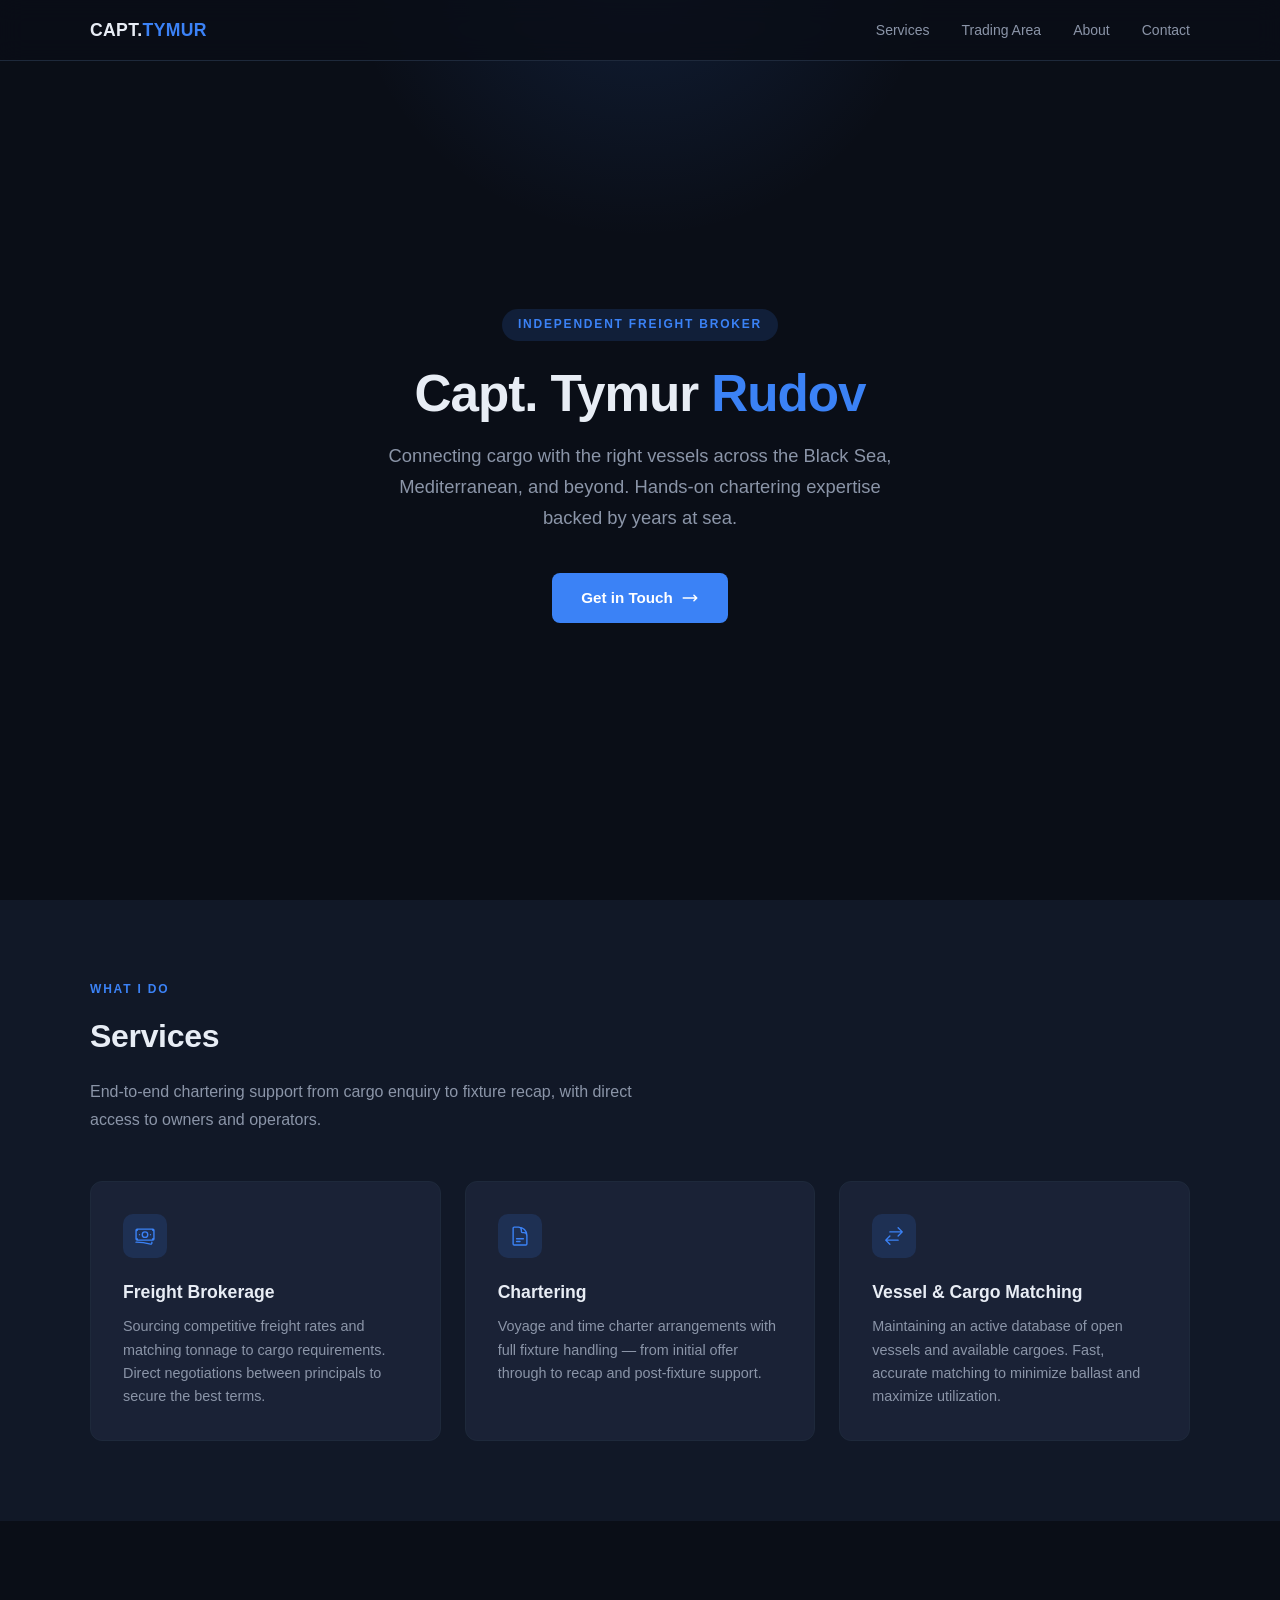
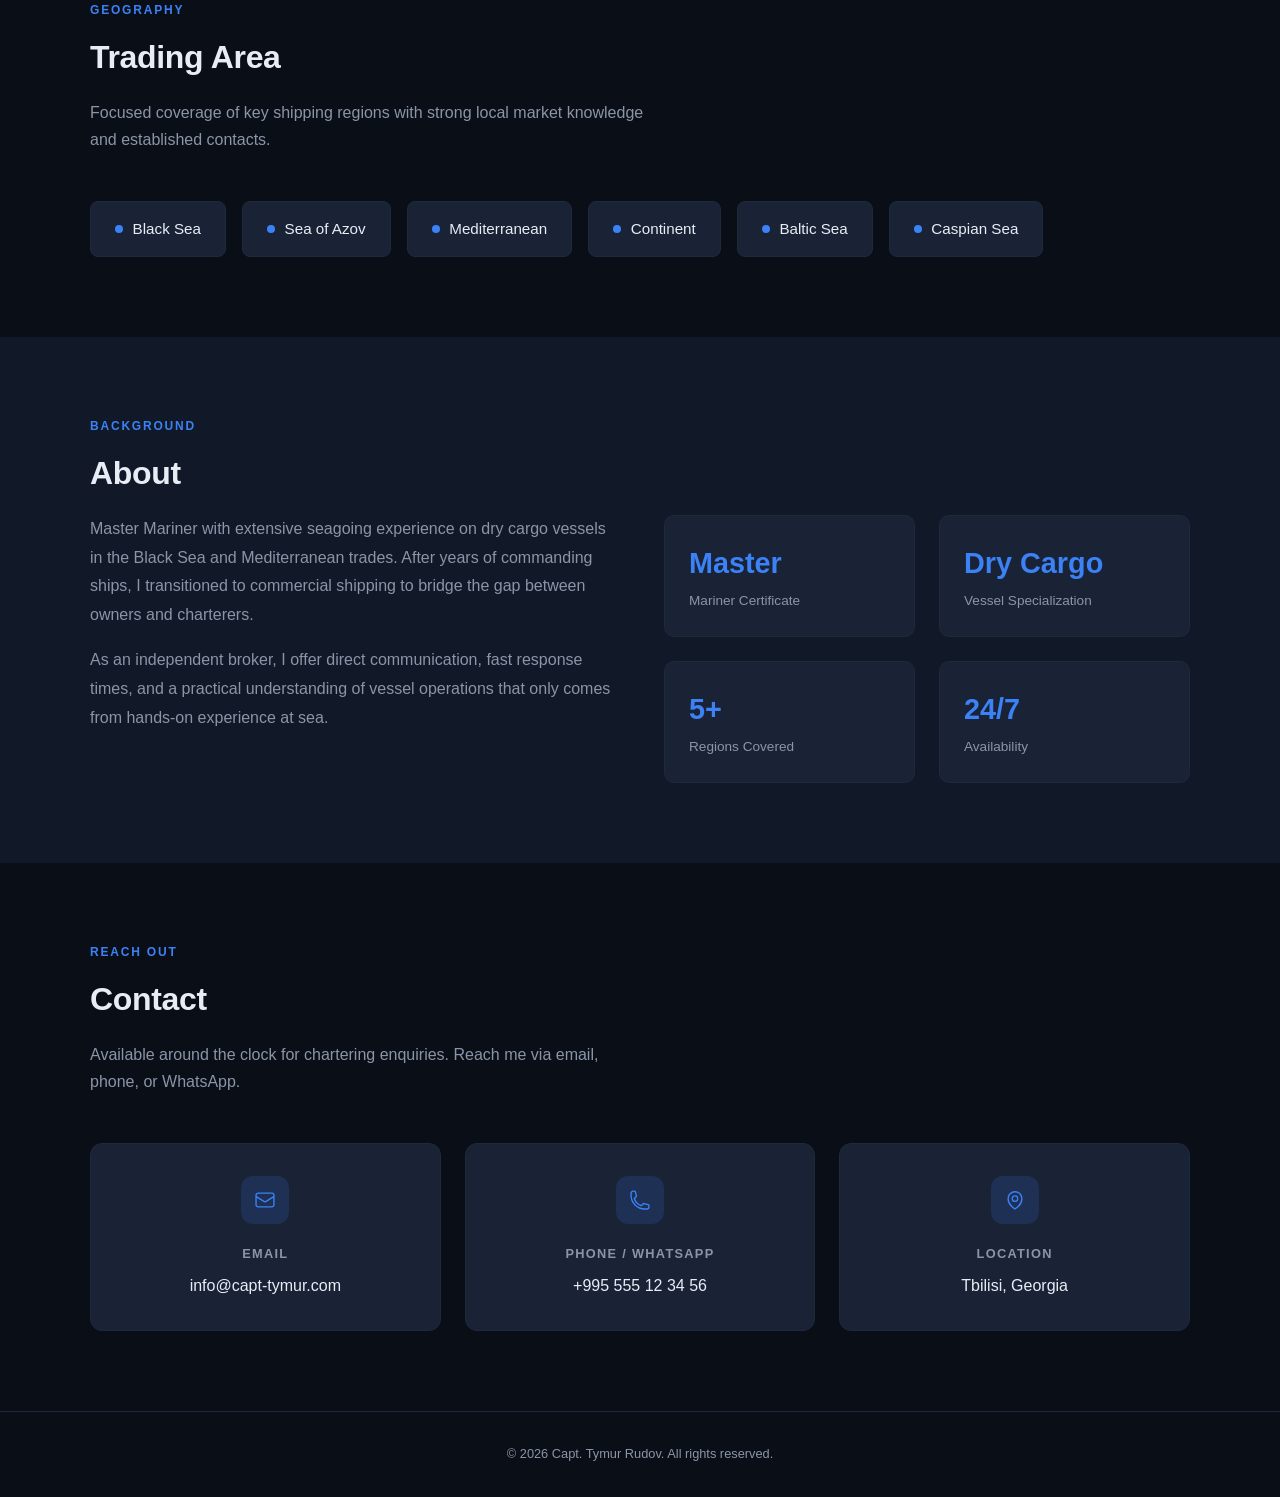
==== index.html @ 2bc5ac9e "Initial website" ====
<!DOCTYPE html>
<html lang="en">
<head>
    <meta charset="UTF-8">
    <meta name="viewport" content="width=device-width, initial-scale=1.0">
    <title>Capt. Tymur Rudov — Freight Broker</title>
    <meta name="description" content="Independent freight broker specializing in Black Sea, Mediterranean, and Baltic chartering. Vessel and cargo matching services.">
    <style>
        *, *::before, *::after {
            margin: 0;
            padding: 0;
            box-sizing: border-box;
        }

        :root {
            --bg-primary: #0a0e17;
            --bg-secondary: #111827;
            --bg-card: #1a2236;
            --text-primary: #e8edf5;
            --text-secondary: #8b95a8;
            --accent: #3b82f6;
            --accent-dim: rgba(59, 130, 246, 0.15);
            --border: #1e293b;
        }

        html {
            scroll-behavior: smooth;
        }

        body {
            font-family: -apple-system, BlinkMacSystemFont, 'Segoe UI', Roboto, Oxygen, Ubuntu, sans-serif;
            background-color: var(--bg-primary);
            color: var(--text-primary);
            line-height: 1.6;
            -webkit-font-smoothing: antialiased;
        }

        /* Navigation */
        nav {
            position: fixed;
            top: 0;
            width: 100%;
            background: rgba(10, 14, 23, 0.85);
            backdrop-filter: blur(12px);
            -webkit-backdrop-filter: blur(12px);
            border-bottom: 1px solid var(--border);
            z-index: 100;
            padding: 0 2rem;
        }

        nav .nav-inner {
            max-width: 1100px;
            margin: 0 auto;
            display: flex;
            justify-content: space-between;
            align-items: center;
            height: 60px;
        }

        nav .logo {
            font-size: 1.1rem;
            font-weight: 700;
            color: var(--text-primary);
            letter-spacing: 0.02em;
        }

        nav .logo span {
            color: var(--accent);
        }

        nav ul {
            list-style: none;
            display: flex;
            gap: 2rem;
        }

        nav a {
            color: var(--text-secondary);
            text-decoration: none;
            font-size: 0.875rem;
            font-weight: 500;
            transition: color 0.2s;
        }

        nav a:hover {
            color: var(--text-primary);
        }

        /* Hero */
        .hero {
            min-height: 100vh;
            display: flex;
            align-items: center;
            justify-content: center;
            text-align: center;
            padding: 6rem 2rem 4rem;
            position: relative;
            overflow: hidden;
        }

        .hero::before {
            content: '';
            position: absolute;
            top: -40%;
            left: 50%;
            transform: translateX(-50%);
            width: 600px;
            height: 600px;
            background: radial-gradient(circle, var(--accent-dim) 0%, transparent 70%);
            pointer-events: none;
        }

        .hero-content {
            position: relative;
            max-width: 700px;
        }

        .hero-label {
            display: inline-block;
            font-size: 0.75rem;
            font-weight: 600;
            text-transform: uppercase;
            letter-spacing: 0.15em;
            color: var(--accent);
            background: var(--accent-dim);
            padding: 0.4rem 1rem;
            border-radius: 100px;
            margin-bottom: 1.5rem;
        }

        .hero h1 {
            font-size: 3.2rem;
            font-weight: 800;
            line-height: 1.15;
            margin-bottom: 1rem;
            letter-spacing: -0.02em;
        }

        .hero h1 span {
            color: var(--accent);
        }

        .hero p {
            font-size: 1.15rem;
            color: var(--text-secondary);
            max-width: 540px;
            margin: 0 auto 2.5rem;
            line-height: 1.7;
        }

        .hero-cta {
            display: inline-flex;
            align-items: center;
            gap: 0.5rem;
            background: var(--accent);
            color: #fff;
            padding: 0.8rem 1.8rem;
            border-radius: 8px;
            text-decoration: none;
            font-weight: 600;
            font-size: 0.95rem;
            transition: background 0.2s, transform 0.2s;
        }

        .hero-cta:hover {
            background: #2563eb;
            transform: translateY(-1px);
        }

        .hero-cta svg {
            width: 18px;
            height: 18px;
        }

        /* Section common */
        section {
            padding: 5rem 2rem;
        }

        .section-inner {
            max-width: 1100px;
            margin: 0 auto;
        }

        .section-label {
            font-size: 0.75rem;
            font-weight: 600;
            text-transform: uppercase;
            letter-spacing: 0.15em;
            color: var(--accent);
            margin-bottom: 0.75rem;
        }

        .section-title {
            font-size: 2rem;
            font-weight: 700;
            margin-bottom: 1rem;
            letter-spacing: -0.01em;
        }

        .section-desc {
            color: var(--text-secondary);
            max-width: 560px;
            margin-bottom: 3rem;
            line-height: 1.7;
        }

        /* Services */
        .services {
            background: var(--bg-secondary);
        }

        .services-grid {
            display: grid;
            grid-template-columns: repeat(3, 1fr);
            gap: 1.5rem;
        }

        .service-card {
            background: var(--bg-card);
            border: 1px solid var(--border);
            border-radius: 12px;
            padding: 2rem;
            transition: border-color 0.2s, transform 0.2s;
        }

        .service-card:hover {
            border-color: var(--accent);
            transform: translateY(-2px);
        }

        .service-icon {
            width: 44px;
            height: 44px;
            background: var(--accent-dim);
            border-radius: 10px;
            display: flex;
            align-items: center;
            justify-content: center;
            margin-bottom: 1.25rem;
        }

        .service-icon svg {
            width: 22px;
            height: 22px;
            color: var(--accent);
        }

        .service-card h3 {
            font-size: 1.1rem;
            font-weight: 600;
            margin-bottom: 0.6rem;
        }

        .service-card p {
            font-size: 0.9rem;
            color: var(--text-secondary);
            line-height: 1.6;
        }

        /* Trading Area */
        .trading-area {
            background: var(--bg-primary);
        }

        .area-list {
            display: flex;
            flex-wrap: wrap;
            gap: 1rem;
            margin-top: 0.5rem;
        }

        .area-tag {
            background: var(--bg-card);
            border: 1px solid var(--border);
            border-radius: 8px;
            padding: 0.9rem 1.5rem;
            font-size: 0.95rem;
            font-weight: 500;
            display: flex;
            align-items: center;
            gap: 0.6rem;
            transition: border-color 0.2s;
        }

        .area-tag:hover {
            border-color: var(--accent);
        }

        .area-dot {
            width: 8px;
            height: 8px;
            background: var(--accent);
            border-radius: 50%;
            flex-shrink: 0;
        }

        /* About */
        .about {
            background: var(--bg-secondary);
        }

        .about-content {
            display: grid;
            grid-template-columns: 1fr 1fr;
            gap: 3rem;
            align-items: start;
        }

        .about-text p {
            color: var(--text-secondary);
            line-height: 1.8;
            margin-bottom: 1rem;
        }

        .about-stats {
            display: grid;
            grid-template-columns: 1fr 1fr;
            gap: 1.5rem;
        }

        .stat-card {
            background: var(--bg-card);
            border: 1px solid var(--border);
            border-radius: 10px;
            padding: 1.5rem;
        }

        .stat-card .number {
            font-size: 1.8rem;
            font-weight: 800;
            color: var(--accent);
            margin-bottom: 0.25rem;
        }

        .stat-card .label {
            font-size: 0.85rem;
            color: var(--text-secondary);
        }

        /* Contact */
        .contact {
            background: var(--bg-primary);
        }

        .contact-grid {
            display: grid;
            grid-template-columns: repeat(3, 1fr);
            gap: 1.5rem;
        }

        .contact-card {
            background: var(--bg-card);
            border: 1px solid var(--border);
            border-radius: 12px;
            padding: 2rem;
            text-align: center;
            transition: border-color 0.2s;
        }

        .contact-card:hover {
            border-color: var(--accent);
        }

        .contact-card .icon {
            width: 48px;
            height: 48px;
            background: var(--accent-dim);
            border-radius: 12px;
            display: flex;
            align-items: center;
            justify-content: center;
            margin: 0 auto 1.25rem;
        }

        .contact-card .icon svg {
            width: 22px;
            height: 22px;
            color: var(--accent);
        }

        .contact-card h3 {
            font-size: 0.8rem;
            font-weight: 600;
            text-transform: uppercase;
            letter-spacing: 0.1em;
            color: var(--text-secondary);
            margin-bottom: 0.5rem;
        }

        .contact-card a,
        .contact-card p.value {
            color: var(--text-primary);
            text-decoration: none;
            font-size: 1rem;
            font-weight: 500;
        }

        .contact-card a:hover {
            color: var(--accent);
        }

        /* Footer */
        footer {
            border-top: 1px solid var(--border);
            padding: 2rem;
            text-align: center;
        }

        footer p {
            font-size: 0.8rem;
            color: var(--text-secondary);
        }

        /* Responsive */
        @media (max-width: 768px) {
            .hero h1 {
                font-size: 2.2rem;
            }

            .hero p {
                font-size: 1rem;
            }

            .services-grid,
            .contact-grid {
                grid-template-columns: 1fr;
            }

            .about-content {
                grid-template-columns: 1fr;
            }

            nav ul {
                gap: 1rem;
            }

            nav a {
                font-size: 0.8rem;
            }

            section {
                padding: 3.5rem 1.25rem;
            }
        }
    </style>
</head>
<body>

    <!-- Navigation -->
    <nav>
        <div class="nav-inner">
            <div class="logo">CAPT.<span>TYMUR</span></div>
            <ul>
                <li><a href="#services">Services</a></li>
                <li><a href="#trading-area">Trading Area</a></li>
                <li><a href="#about">About</a></li>
                <li><a href="#contact">Contact</a></li>
            </ul>
        </div>
    </nav>

    <!-- Hero -->
    <section class="hero" id="home">
        <div class="hero-content">
            <div class="hero-label">Independent Freight Broker</div>
            <h1>Capt. Tymur <span>Rudov</span></h1>
            <p>Connecting cargo with the right vessels across the Black Sea, Mediterranean, and beyond. Hands-on chartering expertise backed by years at sea.</p>
            <a href="#contact" class="hero-cta">
                Get in Touch
                <svg xmlns="http://www.w3.org/2000/svg" fill="none" viewBox="0 0 24 24" stroke-width="2" stroke="currentColor"><path stroke-linecap="round" stroke-linejoin="round" d="M17.25 8.25L21 12m0 0l-3.75 3.75M21 12H3"/></svg>
            </a>
        </div>
    </section>

    <!-- Services -->
    <section class="services" id="services">
        <div class="section-inner">
            <div class="section-label">What I Do</div>
            <h2 class="section-title">Services</h2>
            <p class="section-desc">End-to-end chartering support from cargo enquiry to fixture recap, with direct access to owners and operators.</p>
            <div class="services-grid">
                <div class="service-card">
                    <div class="service-icon">
                        <svg xmlns="http://www.w3.org/2000/svg" fill="none" viewBox="0 0 24 24" stroke-width="1.5" stroke="currentColor"><path stroke-linecap="round" stroke-linejoin="round" d="M2.25 18.75a60.07 60.07 0 0115.797 2.101c.727.198 1.453-.342 1.453-1.096V18.75M3.75 4.5v.75A.75.75 0 013 6h-.75m0 0v-.375c0-.621.504-1.125 1.125-1.125H20.25M2.25 6v9m18-10.5v.75c0 .414.336.75.75.75h.75m-1.5-1.5h.375c.621 0 1.125.504 1.125 1.125v9.75c0 .621-.504 1.125-1.125 1.125h-.375m1.5-1.5H21a.75.75 0 00-.75.75v.75m0 0H3.75m0 0h-.375a1.125 1.125 0 01-1.125-1.125V15m1.5 1.5v-.75A.75.75 0 003 15h-.75M15 10.5a3 3 0 11-6 0 3 3 0 016 0zm3 0h.008v.008H18V10.5zm-12 0h.008v.008H6V10.5z"/></svg>
                    </div>
                    <h3>Freight Brokerage</h3>
                    <p>Sourcing competitive freight rates and matching tonnage to cargo requirements. Direct negotiations between principals to secure the best terms.</p>
                </div>
                <div class="service-card">
                    <div class="service-icon">
                        <svg xmlns="http://www.w3.org/2000/svg" fill="none" viewBox="0 0 24 24" stroke-width="1.5" stroke="currentColor"><path stroke-linecap="round" stroke-linejoin="round" d="M19.5 14.25v-2.625a3.375 3.375 0 00-3.375-3.375h-1.5A1.125 1.125 0 0113.5 7.125v-1.5a3.375 3.375 0 00-3.375-3.375H8.25m0 12.75h7.5m-7.5 3H12M10.5 2.25H5.625c-.621 0-1.125.504-1.125 1.125v17.25c0 .621.504 1.125 1.125 1.125h12.75c.621 0 1.125-.504 1.125-1.125V11.25a9 9 0 00-9-9z"/></svg>
                    </div>
                    <h3>Chartering</h3>
                    <p>Voyage and time charter arrangements with full fixture handling — from initial offer through to recap and post-fixture support.</p>
                </div>
                <div class="service-card">
                    <div class="service-icon">
                        <svg xmlns="http://www.w3.org/2000/svg" fill="none" viewBox="0 0 24 24" stroke-width="1.5" stroke="currentColor"><path stroke-linecap="round" stroke-linejoin="round" d="M7.5 21L3 16.5m0 0L7.5 12M3 16.5h13.5m0-13.5L21 7.5m0 0L16.5 12M21 7.5H7.5"/></svg>
                    </div>
                    <h3>Vessel &amp; Cargo Matching</h3>
                    <p>Maintaining an active database of open vessels and available cargoes. Fast, accurate matching to minimize ballast and maximize utilization.</p>
                </div>
            </div>
        </div>
    </section>

    <!-- Trading Area -->
    <section class="trading-area" id="trading-area">
        <div class="section-inner">
            <div class="section-label">Geography</div>
            <h2 class="section-title">Trading Area</h2>
            <p class="section-desc">Focused coverage of key shipping regions with strong local market knowledge and established contacts.</p>
            <div class="area-list">
                <div class="area-tag"><span class="area-dot"></span> Black Sea</div>
                <div class="area-tag"><span class="area-dot"></span> Sea of Azov</div>
                <div class="area-tag"><span class="area-dot"></span> Mediterranean</div>
                <div class="area-tag"><span class="area-dot"></span> Continent</div>
                <div class="area-tag"><span class="area-dot"></span> Baltic Sea</div>
                <div class="area-tag"><span class="area-dot"></span> Caspian Sea</div>
            </div>
        </div>
    </section>

    <!-- About -->
    <section class="about" id="about">
        <div class="section-inner">
            <div class="section-label">Background</div>
            <h2 class="section-title">About</h2>
            <div class="about-content">
                <div class="about-text">
                    <p>Master Mariner with extensive seagoing experience on dry cargo vessels in the Black Sea and Mediterranean trades. After years of commanding ships, I transitioned to commercial shipping to bridge the gap between owners and charterers.</p>
                    <p>As an independent broker, I offer direct communication, fast response times, and a practical understanding of vessel operations that only comes from hands-on experience at sea.</p>
                </div>
                <div class="about-stats">
                    <div class="stat-card">
                        <div class="number">Master</div>
                        <div class="label">Mariner Certificate</div>
                    </div>
                    <div class="stat-card">
                        <div class="number">Dry Cargo</div>
                        <div class="label">Vessel Specialization</div>
                    </div>
                    <div class="stat-card">
                        <div class="number">5+</div>
                        <div class="label">Regions Covered</div>
                    </div>
                    <div class="stat-card">
                        <div class="number">24/7</div>
                        <div class="label">Availability</div>
                    </div>
                </div>
            </div>
        </div>
    </section>

    <!-- Contact -->
    <section class="contact" id="contact">
        <div class="section-inner">
            <div class="section-label">Reach Out</div>
            <h2 class="section-title">Contact</h2>
            <p class="section-desc">Available around the clock for chartering enquiries. Reach me via email, phone, or WhatsApp.</p>
            <div class="contact-grid">
                <div class="contact-card">
                    <div class="icon">
                        <svg xmlns="http://www.w3.org/2000/svg" fill="none" viewBox="0 0 24 24" stroke-width="1.5" stroke="currentColor"><path stroke-linecap="round" stroke-linejoin="round" d="M21.75 6.75v10.5a2.25 2.25 0 01-2.25 2.25h-15a2.25 2.25 0 01-2.25-2.25V6.75m19.5 0A2.25 2.25 0 0019.5 4.5h-15a2.25 2.25 0 00-2.25 2.25m19.5 0v.243a2.25 2.25 0 01-1.07 1.916l-7.5 4.615a2.25 2.25 0 01-2.36 0L3.32 8.91a2.25 2.25 0 01-1.07-1.916V6.75"/></svg>
                    </div>
                    <h3>Email</h3>
                    <a href="mailto:info@capt-tymur.com">info@capt-tymur.com</a>
                </div>
                <div class="contact-card">
                    <div class="icon">
                        <svg xmlns="http://www.w3.org/2000/svg" fill="none" viewBox="0 0 24 24" stroke-width="1.5" stroke="currentColor"><path stroke-linecap="round" stroke-linejoin="round" d="M2.25 6.75c0 8.284 6.716 15 15 15h2.25a2.25 2.25 0 002.25-2.25v-1.372c0-.516-.351-.966-.852-1.091l-4.423-1.106c-.44-.11-.902.055-1.173.417l-.97 1.293c-.282.376-.769.542-1.21.38a12.035 12.035 0 01-7.143-7.143c-.162-.441.004-.928.38-1.21l1.293-.97c.363-.271.527-.734.417-1.173L6.963 3.102a1.125 1.125 0 00-1.091-.852H4.5A2.25 2.25 0 002.25 4.5v2.25z"/></svg>
                    </div>
                    <h3>Phone / WhatsApp</h3>
                    <a href="https://wa.me/995555123456">+995 555 12 34 56</a>
                </div>
                <div class="contact-card">
                    <div class="icon">
                        <svg xmlns="http://www.w3.org/2000/svg" fill="none" viewBox="0 0 24 24" stroke-width="1.5" stroke="currentColor"><path stroke-linecap="round" stroke-linejoin="round" d="M15 10.5a3 3 0 11-6 0 3 3 0 016 0z"/><path stroke-linecap="round" stroke-linejoin="round" d="M19.5 10.5c0 7.142-7.5 11.25-7.5 11.25S4.5 17.642 4.5 10.5a7.5 7.5 0 0115 0z"/></svg>
                    </div>
                    <h3>Location</h3>
                    <p class="value">Tbilisi, Georgia</p>
                </div>
            </div>
        </div>
    </section>

    <!-- Footer -->
    <footer>
        <p>&copy; 2026 Capt. Tymur Rudov. All rights reserved.</p>
    </footer>

</body>
</html>
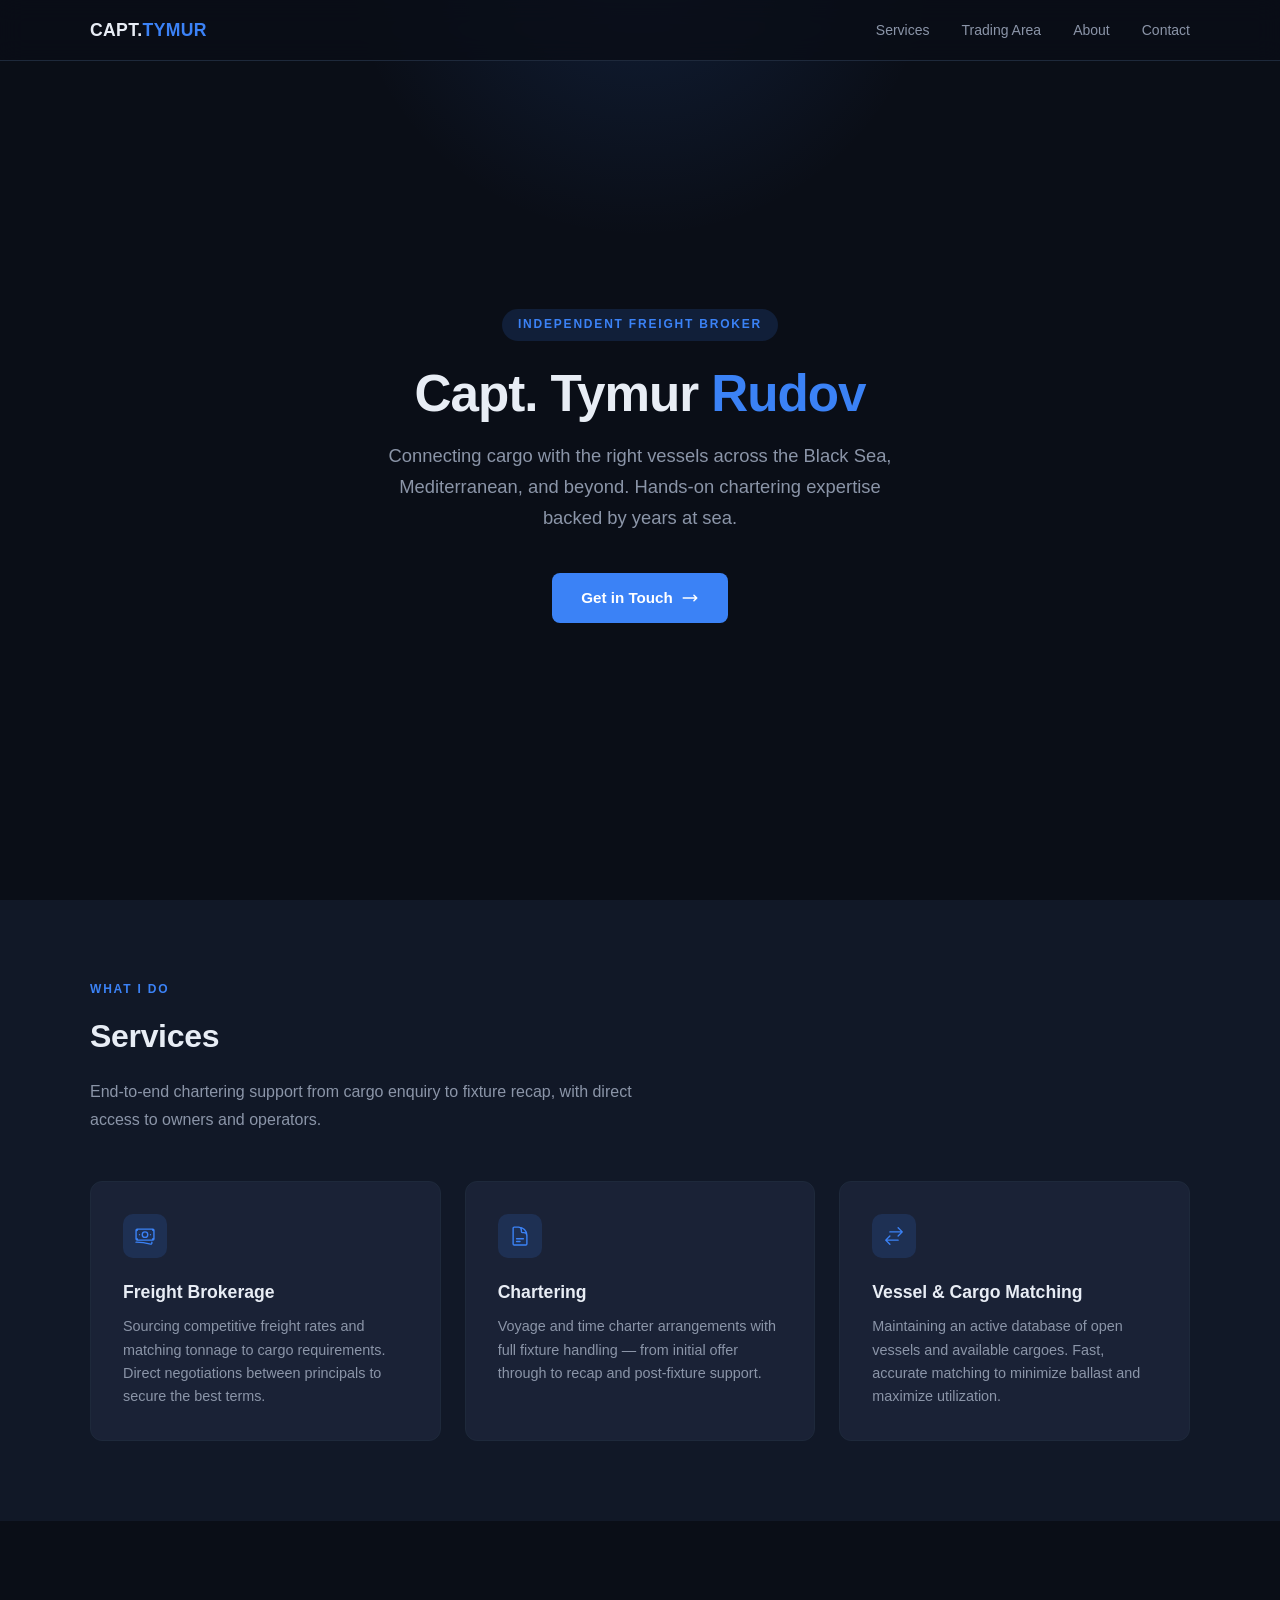
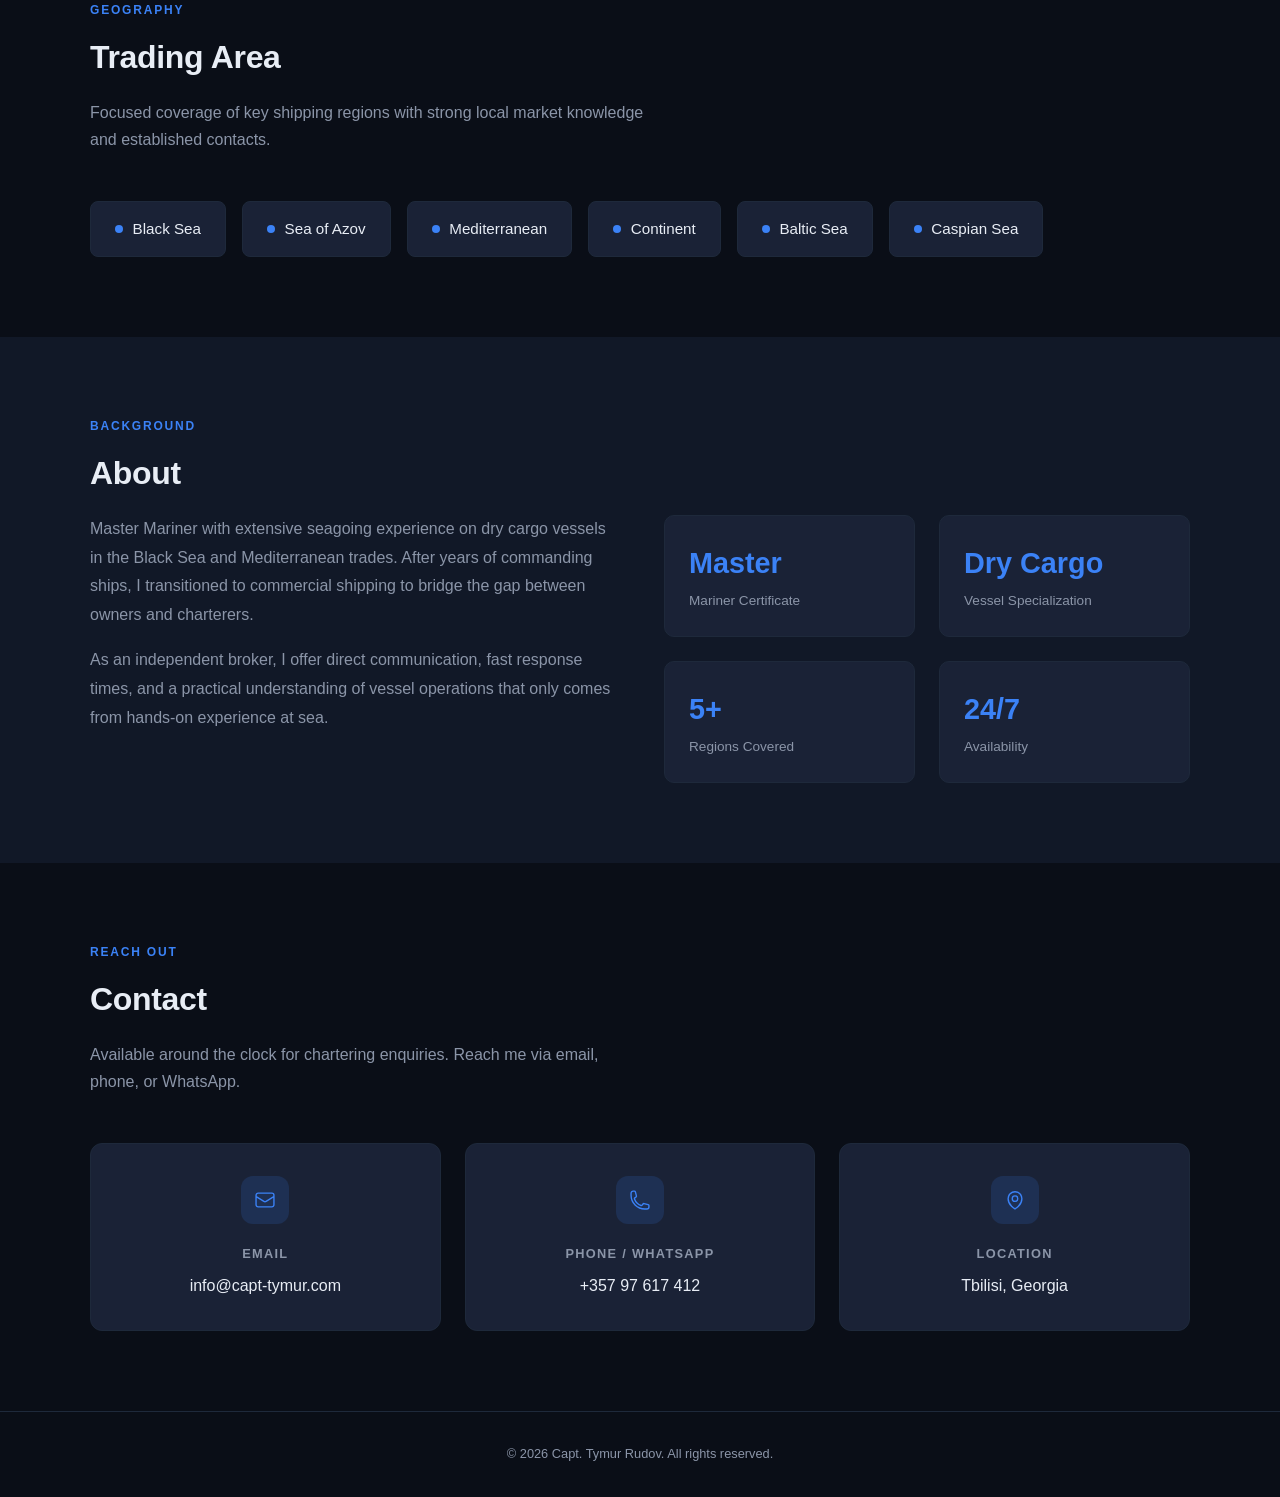
==== commit 8cbc7e25: "Update phone number" ====
--- a/index.html
+++ b/index.html
@@ -573,7 +573,7 @@
                         <svg xmlns="http://www.w3.org/2000/svg" fill="none" viewBox="0 0 24 24" stroke-width="1.5" stroke="currentColor"><path stroke-linecap="round" stroke-linejoin="round" d="M2.25 6.75c0 8.284 6.716 15 15 15h2.25a2.25 2.25 0 002.25-2.25v-1.372c0-.516-.351-.966-.852-1.091l-4.423-1.106c-.44-.11-.902.055-1.173.417l-.97 1.293c-.282.376-.769.542-1.21.38a12.035 12.035 0 01-7.143-7.143c-.162-.441.004-.928.38-1.21l1.293-.97c.363-.271.527-.734.417-1.173L6.963 3.102a1.125 1.125 0 00-1.091-.852H4.5A2.25 2.25 0 002.25 4.5v2.25z"/></svg>
                     </div>
                     <h3>Phone / WhatsApp</h3>
-                    <a href="https://wa.me/995555123456">+995 555 12 34 56</a>
+                    <a href="https://wa.me/35797617412">+357 97 617 412</a>
                 </div>
                 <div class="contact-card">
                     <div class="icon">
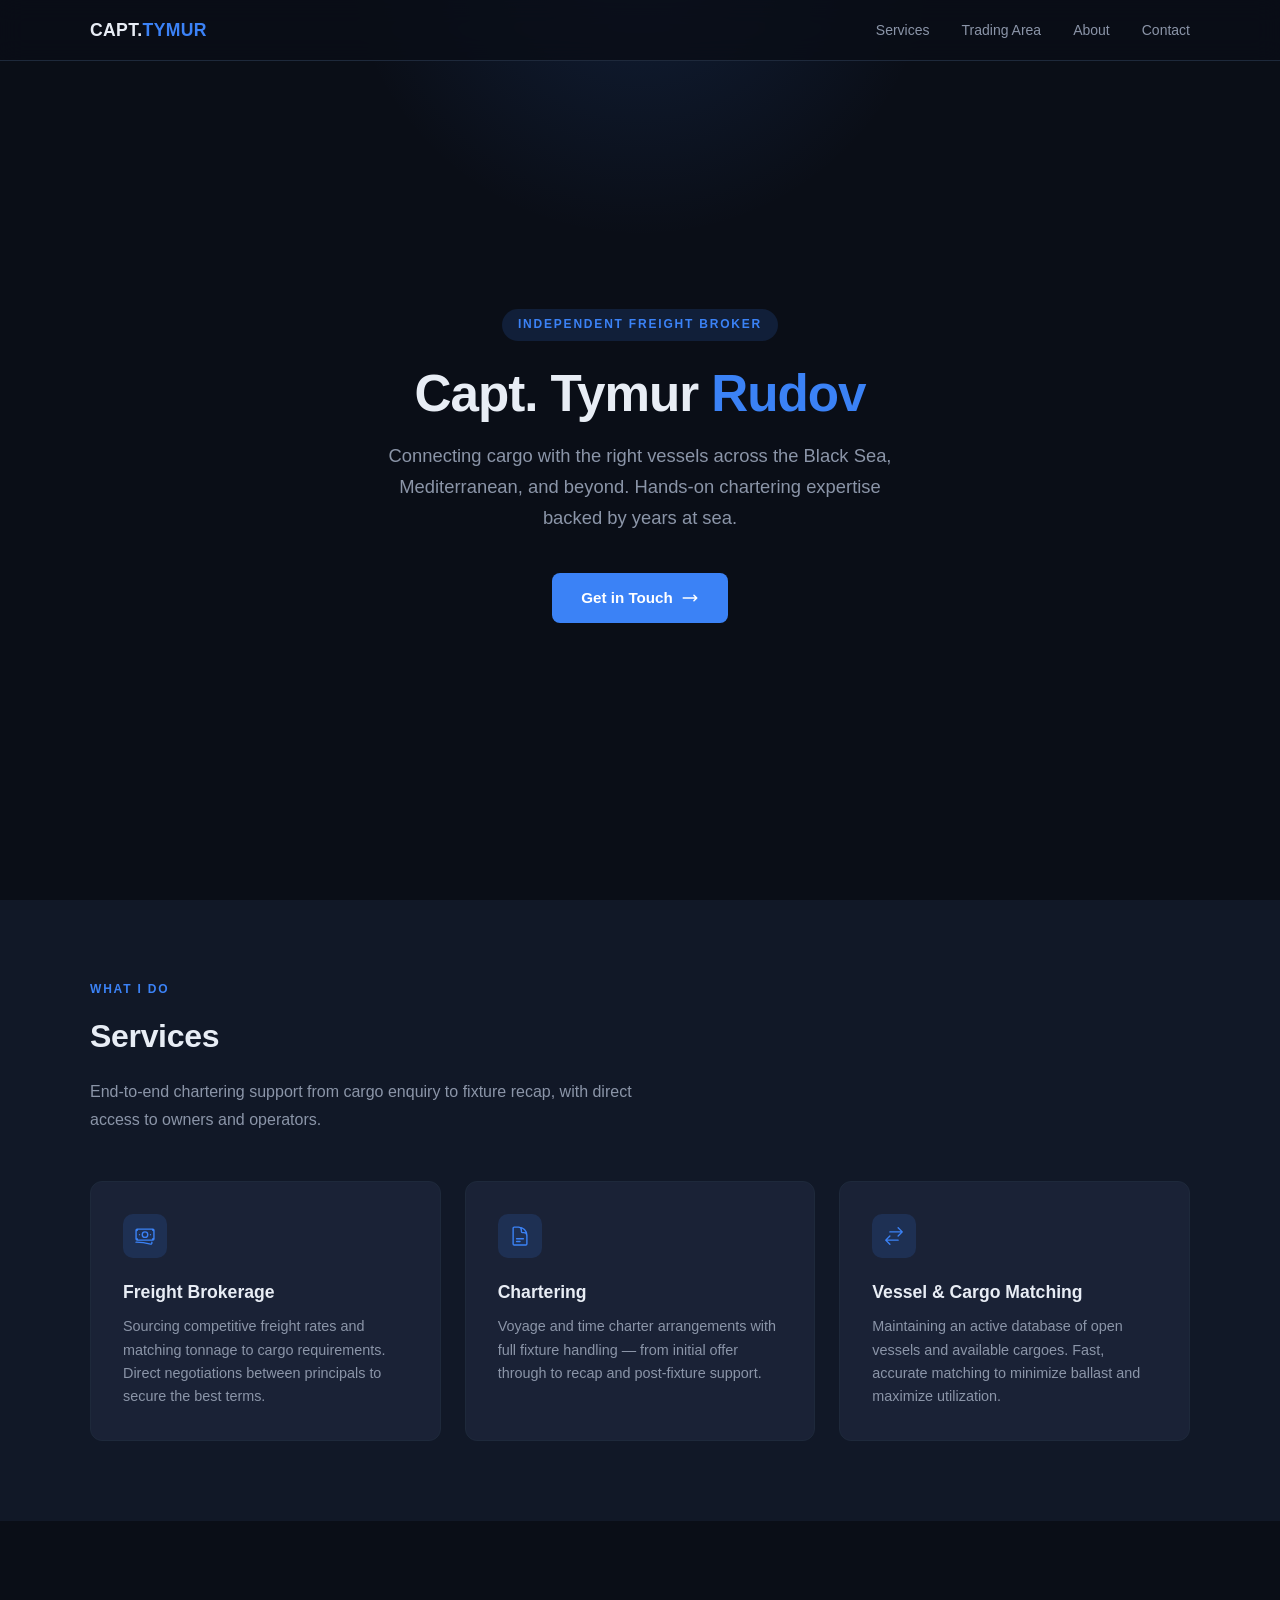
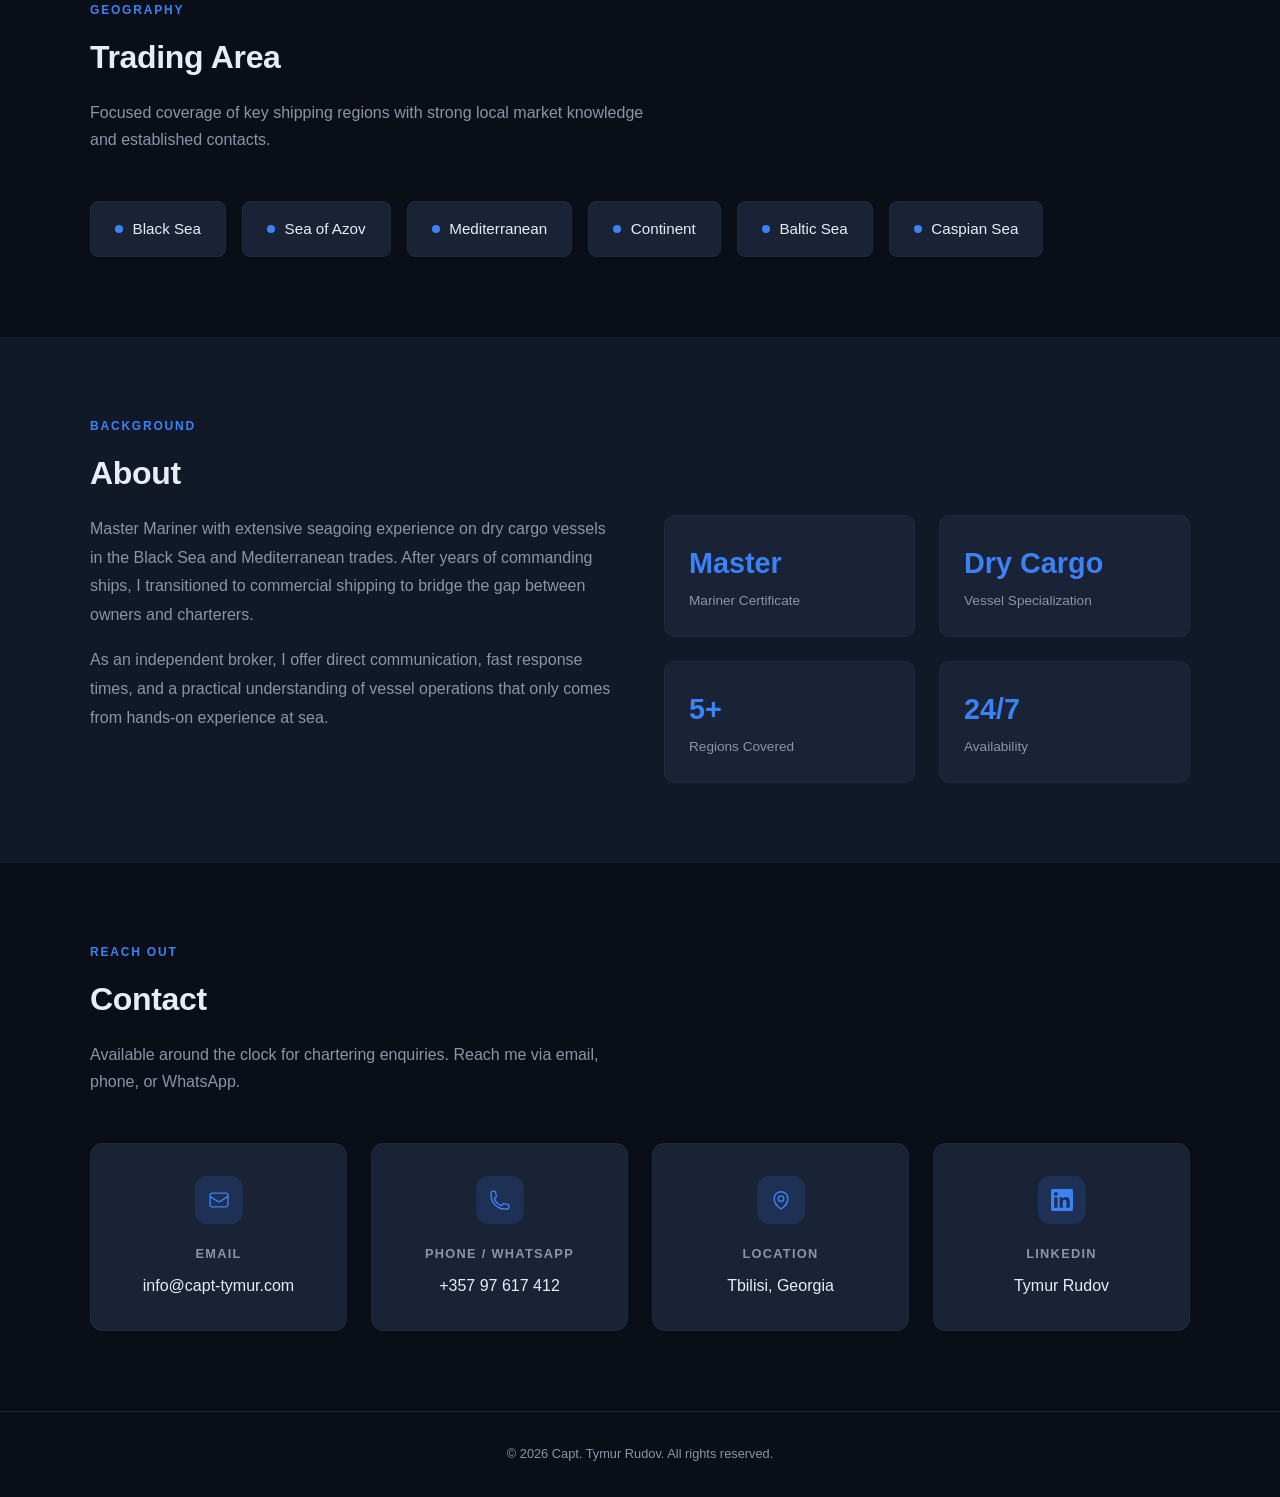
==== commit a6e06730: "Add LinkedIn contact card Co-Authored-By: Claude Opus 4.6 <noreply@anthropic.com>" ====
--- a/index.html
+++ b/index.html
@@ -345,7 +345,7 @@
 
         .contact-grid {
             display: grid;
-            grid-template-columns: repeat(3, 1fr);
+            grid-template-columns: repeat(4, 1fr);
             gap: 1.5rem;
         }
 
@@ -582,6 +582,13 @@
                     <h3>Location</h3>
                     <p class="value">Tbilisi, Georgia</p>
                 </div>
+                <div class="contact-card">
+                    <div class="icon">
+                        <svg xmlns="http://www.w3.org/2000/svg" viewBox="0 0 24 24" fill="currentColor" width="24" height="24"><path d="M20.447 20.452h-3.554v-5.569c0-1.328-.027-3.037-1.852-3.037-1.853 0-2.136 1.445-2.136 2.939v5.667H9.351V9h3.414v1.561h.046c.477-.9 1.637-1.85 3.37-1.85 3.601 0 4.267 2.37 4.267 5.455v6.286zM5.337 7.433a2.062 2.062 0 01-2.063-2.065 2.064 2.064 0 112.063 2.065zm1.782 13.019H3.555V9h3.564v11.452zM22.225 0H1.771C.792 0 0 .774 0 1.729v20.542C0 23.227.792 24 1.771 24h20.451C23.2 24 24 23.227 24 22.271V1.729C24 .774 23.2 0 22.222 0h.003z"/></svg>
+                    </div>
+                    <h3>LinkedIn</h3>
+                    <a href="https://www.linkedin.com/in/rudovtimur/">Tymur Rudov</a>
+                </div>
             </div>
         </div>
     </section>
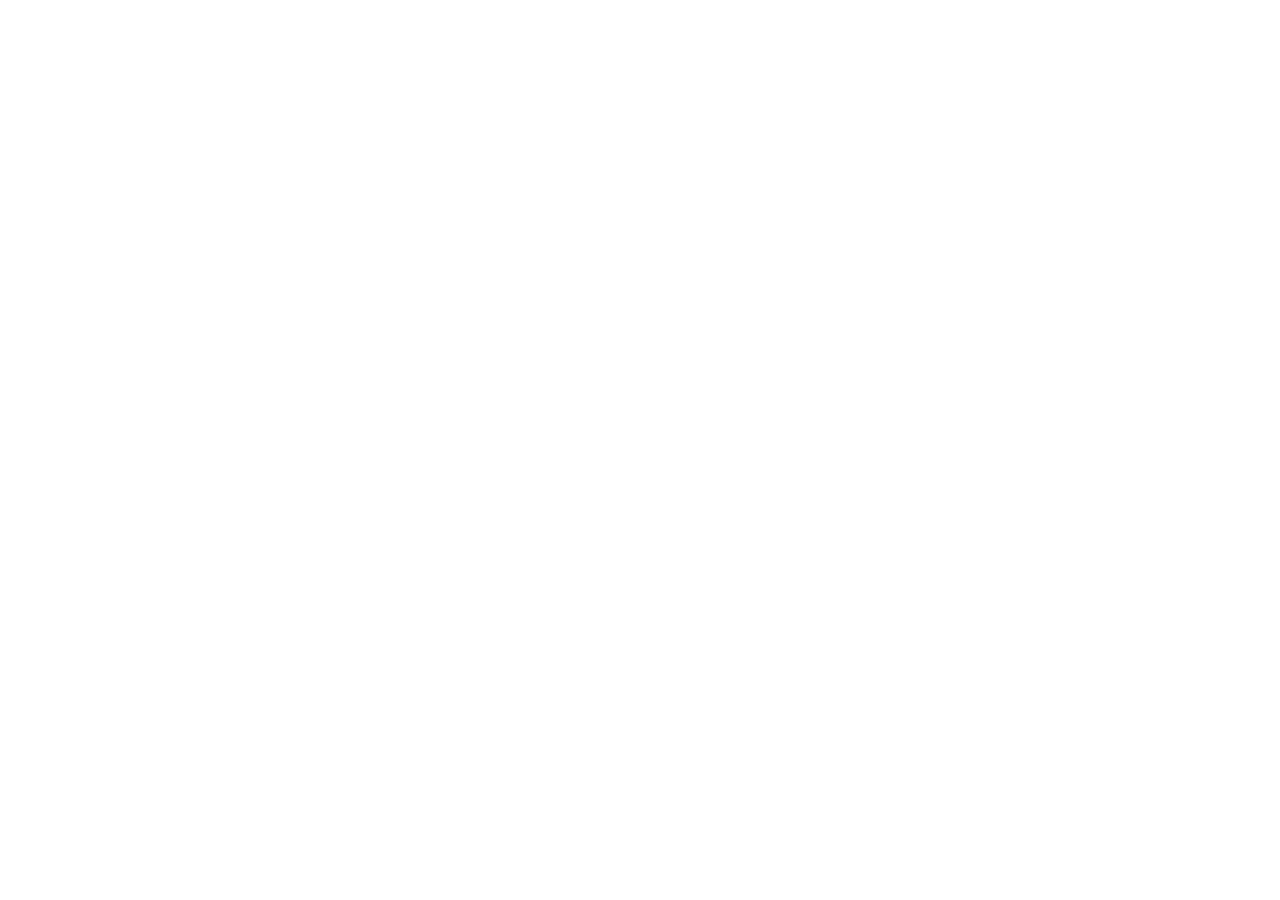
==== commit b3b455ee: "Redirect capt-tymur.com → tymur.org" ====
--- a/index.html
+++ b/index.html
@@ -1,602 +1,12 @@
 <!DOCTYPE html>
 <html lang="en">
 <head>
-    <meta charset="UTF-8">
-    <meta name="viewport" content="width=device-width, initial-scale=1.0">
-    <title>Capt. Tymur Rudov — Freight Broker</title>
-    <meta name="description" content="Independent freight broker specializing in Black Sea, Mediterranean, and Baltic chartering. Vessel and cargo matching services.">
-    <style>
-        *, *::before, *::after {
-            margin: 0;
-            padding: 0;
-            box-sizing: border-box;
-        }
-
-        :root {
-            --bg-primary: #0a0e17;
-            --bg-secondary: #111827;
-            --bg-card: #1a2236;
-            --text-primary: #e8edf5;
-            --text-secondary: #8b95a8;
-            --accent: #3b82f6;
-            --accent-dim: rgba(59, 130, 246, 0.15);
-            --border: #1e293b;
-        }
-
-        html {
-            scroll-behavior: smooth;
-        }
-
-        body {
-            font-family: -apple-system, BlinkMacSystemFont, 'Segoe UI', Roboto, Oxygen, Ubuntu, sans-serif;
-            background-color: var(--bg-primary);
-            color: var(--text-primary);
-            line-height: 1.6;
-            -webkit-font-smoothing: antialiased;
-        }
-
-        /* Navigation */
-        nav {
-            position: fixed;
-            top: 0;
-            width: 100%;
-            background: rgba(10, 14, 23, 0.85);
-            backdrop-filter: blur(12px);
-            -webkit-backdrop-filter: blur(12px);
-            border-bottom: 1px solid var(--border);
-            z-index: 100;
-            padding: 0 2rem;
-        }
-
-        nav .nav-inner {
-            max-width: 1100px;
-            margin: 0 auto;
-            display: flex;
-            justify-content: space-between;
-            align-items: center;
-            height: 60px;
-        }
-
-        nav .logo {
-            font-size: 1.1rem;
-            font-weight: 700;
-            color: var(--text-primary);
-            letter-spacing: 0.02em;
-        }
-
-        nav .logo span {
-            color: var(--accent);
-        }
-
-        nav ul {
-            list-style: none;
-            display: flex;
-            gap: 2rem;
-        }
-
-        nav a {
-            color: var(--text-secondary);
-            text-decoration: none;
-            font-size: 0.875rem;
-            font-weight: 500;
-            transition: color 0.2s;
-        }
-
-        nav a:hover {
-            color: var(--text-primary);
-        }
-
-        /* Hero */
-        .hero {
-            min-height: 100vh;
-            display: flex;
-            align-items: center;
-            justify-content: center;
-            text-align: center;
-            padding: 6rem 2rem 4rem;
-            position: relative;
-            overflow: hidden;
-        }
-
-        .hero::before {
-            content: '';
-            position: absolute;
-            top: -40%;
-            left: 50%;
-            transform: translateX(-50%);
-            width: 600px;
-            height: 600px;
-            background: radial-gradient(circle, var(--accent-dim) 0%, transparent 70%);
-            pointer-events: none;
-        }
-
-        .hero-content {
-            position: relative;
-            max-width: 700px;
-        }
-
-        .hero-label {
-            display: inline-block;
-            font-size: 0.75rem;
-            font-weight: 600;
-            text-transform: uppercase;
-            letter-spacing: 0.15em;
-            color: var(--accent);
-            background: var(--accent-dim);
-            padding: 0.4rem 1rem;
-            border-radius: 100px;
-            margin-bottom: 1.5rem;
-        }
-
-        .hero h1 {
-            font-size: 3.2rem;
-            font-weight: 800;
-            line-height: 1.15;
-            margin-bottom: 1rem;
-            letter-spacing: -0.02em;
-        }
-
-        .hero h1 span {
-            color: var(--accent);
-        }
-
-        .hero p {
-            font-size: 1.15rem;
-            color: var(--text-secondary);
-            max-width: 540px;
-            margin: 0 auto 2.5rem;
-            line-height: 1.7;
-        }
-
-        .hero-cta {
-            display: inline-flex;
-            align-items: center;
-            gap: 0.5rem;
-            background: var(--accent);
-            color: #fff;
-            padding: 0.8rem 1.8rem;
-            border-radius: 8px;
-            text-decoration: none;
-            font-weight: 600;
-            font-size: 0.95rem;
-            transition: background 0.2s, transform 0.2s;
-        }
-
-        .hero-cta:hover {
-            background: #2563eb;
-            transform: translateY(-1px);
-        }
-
-        .hero-cta svg {
-            width: 18px;
-            height: 18px;
-        }
-
-        /* Section common */
-        section {
-            padding: 5rem 2rem;
-        }
-
-        .section-inner {
-            max-width: 1100px;
-            margin: 0 auto;
-        }
-
-        .section-label {
-            font-size: 0.75rem;
-            font-weight: 600;
-            text-transform: uppercase;
-            letter-spacing: 0.15em;
-            color: var(--accent);
-            margin-bottom: 0.75rem;
-        }
-
-        .section-title {
-            font-size: 2rem;
-            font-weight: 700;
-            margin-bottom: 1rem;
-            letter-spacing: -0.01em;
-        }
-
-        .section-desc {
-            color: var(--text-secondary);
-            max-width: 560px;
-            margin-bottom: 3rem;
-            line-height: 1.7;
-        }
-
-        /* Services */
-        .services {
-            background: var(--bg-secondary);
-        }
-
-        .services-grid {
-            display: grid;
-            grid-template-columns: repeat(3, 1fr);
-            gap: 1.5rem;
-        }
-
-        .service-card {
-            background: var(--bg-card);
-            border: 1px solid var(--border);
-            border-radius: 12px;
-            padding: 2rem;
-            transition: border-color 0.2s, transform 0.2s;
-        }
-
-        .service-card:hover {
-            border-color: var(--accent);
-            transform: translateY(-2px);
-        }
-
-        .service-icon {
-            width: 44px;
-            height: 44px;
-            background: var(--accent-dim);
-            border-radius: 10px;
-            display: flex;
-            align-items: center;
-            justify-content: center;
-            margin-bottom: 1.25rem;
-        }
-
-        .service-icon svg {
-            width: 22px;
-            height: 22px;
-            color: var(--accent);
-        }
-
-        .service-card h3 {
-            font-size: 1.1rem;
-            font-weight: 600;
-            margin-bottom: 0.6rem;
-        }
-
-        .service-card p {
-            font-size: 0.9rem;
-            color: var(--text-secondary);
-            line-height: 1.6;
-        }
-
-        /* Trading Area */
-        .trading-area {
-            background: var(--bg-primary);
-        }
-
-        .area-list {
-            display: flex;
-            flex-wrap: wrap;
-            gap: 1rem;
-            margin-top: 0.5rem;
-        }
-
-        .area-tag {
-            background: var(--bg-card);
-            border: 1px solid var(--border);
-            border-radius: 8px;
-            padding: 0.9rem 1.5rem;
-            font-size: 0.95rem;
-            font-weight: 500;
-            display: flex;
-            align-items: center;
-            gap: 0.6rem;
-            transition: border-color 0.2s;
-        }
-
-        .area-tag:hover {
-            border-color: var(--accent);
-        }
-
-        .area-dot {
-            width: 8px;
-            height: 8px;
-            background: var(--accent);
-            border-radius: 50%;
-            flex-shrink: 0;
-        }
-
-        /* About */
-        .about {
-            background: var(--bg-secondary);
-        }
-
-        .about-content {
-            display: grid;
-            grid-template-columns: 1fr 1fr;
-            gap: 3rem;
-            align-items: start;
-        }
-
-        .about-text p {
-            color: var(--text-secondary);
-            line-height: 1.8;
-            margin-bottom: 1rem;
-        }
-
-        .about-stats {
-            display: grid;
-            grid-template-columns: 1fr 1fr;
-            gap: 1.5rem;
-        }
-
-        .stat-card {
-            background: var(--bg-card);
-            border: 1px solid var(--border);
-            border-radius: 10px;
-            padding: 1.5rem;
-        }
-
-        .stat-card .number {
-            font-size: 1.8rem;
-            font-weight: 800;
-            color: var(--accent);
-            margin-bottom: 0.25rem;
-        }
-
-        .stat-card .label {
-            font-size: 0.85rem;
-            color: var(--text-secondary);
-        }
-
-        /* Contact */
-        .contact {
-            background: var(--bg-primary);
-        }
-
-        .contact-grid {
-            display: grid;
-            grid-template-columns: repeat(4, 1fr);
-            gap: 1.5rem;
-        }
-
-        .contact-card {
-            background: var(--bg-card);
-            border: 1px solid var(--border);
-            border-radius: 12px;
-            padding: 2rem;
-            text-align: center;
-            transition: border-color 0.2s;
-        }
-
-        .contact-card:hover {
-            border-color: var(--accent);
-        }
-
-        .contact-card .icon {
-            width: 48px;
-            height: 48px;
-            background: var(--accent-dim);
-            border-radius: 12px;
-            display: flex;
-            align-items: center;
-            justify-content: center;
-            margin: 0 auto 1.25rem;
-        }
-
-        .contact-card .icon svg {
-            width: 22px;
-            height: 22px;
-            color: var(--accent);
-        }
-
-        .contact-card h3 {
-            font-size: 0.8rem;
-            font-weight: 600;
-            text-transform: uppercase;
-            letter-spacing: 0.1em;
-            color: var(--text-secondary);
-            margin-bottom: 0.5rem;
-        }
-
-        .contact-card a,
-        .contact-card p.value {
-            color: var(--text-primary);
-            text-decoration: none;
-            font-size: 1rem;
-            font-weight: 500;
-        }
-
-        .contact-card a:hover {
-            color: var(--accent);
-        }
-
-        /* Footer */
-        footer {
-            border-top: 1px solid var(--border);
-            padding: 2rem;
-            text-align: center;
-        }
-
-        footer p {
-            font-size: 0.8rem;
-            color: var(--text-secondary);
-        }
-
-        /* Responsive */
-        @media (max-width: 768px) {
-            .hero h1 {
-                font-size: 2.2rem;
-            }
-
-            .hero p {
-                font-size: 1rem;
-            }
-
-            .services-grid,
-            .contact-grid {
-                grid-template-columns: 1fr;
-            }
-
-            .about-content {
-                grid-template-columns: 1fr;
-            }
-
-            nav ul {
-                gap: 1rem;
-            }
-
-            nav a {
-                font-size: 0.8rem;
-            }
-
-            section {
-                padding: 3.5rem 1.25rem;
-            }
-        }
-    </style>
+  <meta charset="UTF-8">
+  <meta http-equiv="refresh" content="0;url=https://tymur.org">
+  <link rel="canonical" href="https://tymur.org">
+  <title>Redirecting to tymur.org</title>
 </head>
 <body>
-
-    <!-- Navigation -->
-    <nav>
-        <div class="nav-inner">
-            <div class="logo">CAPT.<span>TYMUR</span></div>
-            <ul>
-                <li><a href="#services">Services</a></li>
-                <li><a href="#trading-area">Trading Area</a></li>
-                <li><a href="#about">About</a></li>
-                <li><a href="#contact">Contact</a></li>
-            </ul>
-        </div>
-    </nav>
-
-    <!-- Hero -->
-    <section class="hero" id="home">
-        <div class="hero-content">
-            <div class="hero-label">Independent Freight Broker</div>
-            <h1>Capt. Tymur <span>Rudov</span></h1>
-            <p>Connecting cargo with the right vessels across the Black Sea, Mediterranean, and beyond. Hands-on chartering expertise backed by years at sea.</p>
-            <a href="#contact" class="hero-cta">
-                Get in Touch
-                <svg xmlns="http://www.w3.org/2000/svg" fill="none" viewBox="0 0 24 24" stroke-width="2" stroke="currentColor"><path stroke-linecap="round" stroke-linejoin="round" d="M17.25 8.25L21 12m0 0l-3.75 3.75M21 12H3"/></svg>
-            </a>
-        </div>
-    </section>
-
-    <!-- Services -->
-    <section class="services" id="services">
-        <div class="section-inner">
-            <div class="section-label">What I Do</div>
-            <h2 class="section-title">Services</h2>
-            <p class="section-desc">End-to-end chartering support from cargo enquiry to fixture recap, with direct access to owners and operators.</p>
-            <div class="services-grid">
-                <div class="service-card">
-                    <div class="service-icon">
-                        <svg xmlns="http://www.w3.org/2000/svg" fill="none" viewBox="0 0 24 24" stroke-width="1.5" stroke="currentColor"><path stroke-linecap="round" stroke-linejoin="round" d="M2.25 18.75a60.07 60.07 0 0115.797 2.101c.727.198 1.453-.342 1.453-1.096V18.75M3.75 4.5v.75A.75.75 0 013 6h-.75m0 0v-.375c0-.621.504-1.125 1.125-1.125H20.25M2.25 6v9m18-10.5v.75c0 .414.336.75.75.75h.75m-1.5-1.5h.375c.621 0 1.125.504 1.125 1.125v9.75c0 .621-.504 1.125-1.125 1.125h-.375m1.5-1.5H21a.75.75 0 00-.75.75v.75m0 0H3.75m0 0h-.375a1.125 1.125 0 01-1.125-1.125V15m1.5 1.5v-.75A.75.75 0 003 15h-.75M15 10.5a3 3 0 11-6 0 3 3 0 016 0zm3 0h.008v.008H18V10.5zm-12 0h.008v.008H6V10.5z"/></svg>
-                    </div>
-                    <h3>Freight Brokerage</h3>
-                    <p>Sourcing competitive freight rates and matching tonnage to cargo requirements. Direct negotiations between principals to secure the best terms.</p>
-                </div>
-                <div class="service-card">
-                    <div class="service-icon">
-                        <svg xmlns="http://www.w3.org/2000/svg" fill="none" viewBox="0 0 24 24" stroke-width="1.5" stroke="currentColor"><path stroke-linecap="round" stroke-linejoin="round" d="M19.5 14.25v-2.625a3.375 3.375 0 00-3.375-3.375h-1.5A1.125 1.125 0 0113.5 7.125v-1.5a3.375 3.375 0 00-3.375-3.375H8.25m0 12.75h7.5m-7.5 3H12M10.5 2.25H5.625c-.621 0-1.125.504-1.125 1.125v17.25c0 .621.504 1.125 1.125 1.125h12.75c.621 0 1.125-.504 1.125-1.125V11.25a9 9 0 00-9-9z"/></svg>
-                    </div>
-                    <h3>Chartering</h3>
-                    <p>Voyage and time charter arrangements with full fixture handling — from initial offer through to recap and post-fixture support.</p>
-                </div>
-                <div class="service-card">
-                    <div class="service-icon">
-                        <svg xmlns="http://www.w3.org/2000/svg" fill="none" viewBox="0 0 24 24" stroke-width="1.5" stroke="currentColor"><path stroke-linecap="round" stroke-linejoin="round" d="M7.5 21L3 16.5m0 0L7.5 12M3 16.5h13.5m0-13.5L21 7.5m0 0L16.5 12M21 7.5H7.5"/></svg>
-                    </div>
-                    <h3>Vessel &amp; Cargo Matching</h3>
-                    <p>Maintaining an active database of open vessels and available cargoes. Fast, accurate matching to minimize ballast and maximize utilization.</p>
-                </div>
-            </div>
-        </div>
-    </section>
-
-    <!-- Trading Area -->
-    <section class="trading-area" id="trading-area">
-        <div class="section-inner">
-            <div class="section-label">Geography</div>
-            <h2 class="section-title">Trading Area</h2>
-            <p class="section-desc">Focused coverage of key shipping regions with strong local market knowledge and established contacts.</p>
-            <div class="area-list">
-                <div class="area-tag"><span class="area-dot"></span> Black Sea</div>
-                <div class="area-tag"><span class="area-dot"></span> Sea of Azov</div>
-                <div class="area-tag"><span class="area-dot"></span> Mediterranean</div>
-                <div class="area-tag"><span class="area-dot"></span> Continent</div>
-                <div class="area-tag"><span class="area-dot"></span> Baltic Sea</div>
-                <div class="area-tag"><span class="area-dot"></span> Caspian Sea</div>
-            </div>
-        </div>
-    </section>
-
-    <!-- About -->
-    <section class="about" id="about">
-        <div class="section-inner">
-            <div class="section-label">Background</div>
-            <h2 class="section-title">About</h2>
-            <div class="about-content">
-                <div class="about-text">
-                    <p>Master Mariner with extensive seagoing experience on dry cargo vessels in the Black Sea and Mediterranean trades. After years of commanding ships, I transitioned to commercial shipping to bridge the gap between owners and charterers.</p>
-                    <p>As an independent broker, I offer direct communication, fast response times, and a practical understanding of vessel operations that only comes from hands-on experience at sea.</p>
-                </div>
-                <div class="about-stats">
-                    <div class="stat-card">
-                        <div class="number">Master</div>
-                        <div class="label">Mariner Certificate</div>
-                    </div>
-                    <div class="stat-card">
-                        <div class="number">Dry Cargo</div>
-                        <div class="label">Vessel Specialization</div>
-                    </div>
-                    <div class="stat-card">
-                        <div class="number">5+</div>
-                        <div class="label">Regions Covered</div>
-                    </div>
-                    <div class="stat-card">
-                        <div class="number">24/7</div>
-                        <div class="label">Availability</div>
-                    </div>
-                </div>
-            </div>
-        </div>
-    </section>
-
-    <!-- Contact -->
-    <section class="contact" id="contact">
-        <div class="section-inner">
-            <div class="section-label">Reach Out</div>
-            <h2 class="section-title">Contact</h2>
-            <p class="section-desc">Available around the clock for chartering enquiries. Reach me via email, phone, or WhatsApp.</p>
-            <div class="contact-grid">
-                <div class="contact-card">
-                    <div class="icon">
-                        <svg xmlns="http://www.w3.org/2000/svg" fill="none" viewBox="0 0 24 24" stroke-width="1.5" stroke="currentColor"><path stroke-linecap="round" stroke-linejoin="round" d="M21.75 6.75v10.5a2.25 2.25 0 01-2.25 2.25h-15a2.25 2.25 0 01-2.25-2.25V6.75m19.5 0A2.25 2.25 0 0019.5 4.5h-15a2.25 2.25 0 00-2.25 2.25m19.5 0v.243a2.25 2.25 0 01-1.07 1.916l-7.5 4.615a2.25 2.25 0 01-2.36 0L3.32 8.91a2.25 2.25 0 01-1.07-1.916V6.75"/></svg>
-                    </div>
-                    <h3>Email</h3>
-                    <a href="mailto:info@capt-tymur.com">info@capt-tymur.com</a>
-                </div>
-                <div class="contact-card">
-                    <div class="icon">
-                        <svg xmlns="http://www.w3.org/2000/svg" fill="none" viewBox="0 0 24 24" stroke-width="1.5" stroke="currentColor"><path stroke-linecap="round" stroke-linejoin="round" d="M2.25 6.75c0 8.284 6.716 15 15 15h2.25a2.25 2.25 0 002.25-2.25v-1.372c0-.516-.351-.966-.852-1.091l-4.423-1.106c-.44-.11-.902.055-1.173.417l-.97 1.293c-.282.376-.769.542-1.21.38a12.035 12.035 0 01-7.143-7.143c-.162-.441.004-.928.38-1.21l1.293-.97c.363-.271.527-.734.417-1.173L6.963 3.102a1.125 1.125 0 00-1.091-.852H4.5A2.25 2.25 0 002.25 4.5v2.25z"/></svg>
-                    </div>
-                    <h3>Phone / WhatsApp</h3>
-                    <a href="https://wa.me/35797617412">+357 97 617 412</a>
-                </div>
-                <div class="contact-card">
-                    <div class="icon">
-                        <svg xmlns="http://www.w3.org/2000/svg" fill="none" viewBox="0 0 24 24" stroke-width="1.5" stroke="currentColor"><path stroke-linecap="round" stroke-linejoin="round" d="M15 10.5a3 3 0 11-6 0 3 3 0 016 0z"/><path stroke-linecap="round" stroke-linejoin="round" d="M19.5 10.5c0 7.142-7.5 11.25-7.5 11.25S4.5 17.642 4.5 10.5a7.5 7.5 0 0115 0z"/></svg>
-                    </div>
-                    <h3>Location</h3>
-                    <p class="value">Tbilisi, Georgia</p>
-                </div>
-                <div class="contact-card">
-                    <div class="icon">
-                        <svg xmlns="http://www.w3.org/2000/svg" viewBox="0 0 24 24" fill="currentColor" width="24" height="24"><path d="M20.447 20.452h-3.554v-5.569c0-1.328-.027-3.037-1.852-3.037-1.853 0-2.136 1.445-2.136 2.939v5.667H9.351V9h3.414v1.561h.046c.477-.9 1.637-1.85 3.37-1.85 3.601 0 4.267 2.37 4.267 5.455v6.286zM5.337 7.433a2.062 2.062 0 01-2.063-2.065 2.064 2.064 0 112.063 2.065zm1.782 13.019H3.555V9h3.564v11.452zM22.225 0H1.771C.792 0 0 .774 0 1.729v20.542C0 23.227.792 24 1.771 24h20.451C23.2 24 24 23.227 24 22.271V1.729C24 .774 23.2 0 22.222 0h.003z"/></svg>
-                    </div>
-                    <h3>LinkedIn</h3>
-                    <a href="https://www.linkedin.com/in/rudovtimur/">Tymur Rudov</a>
-                </div>
-            </div>
-        </div>
-    </section>
-
-    <!-- Footer -->
-    <footer>
-        <p>&copy; 2026 Capt. Tymur Rudov. All rights reserved.</p>
-    </footer>
-
+  <p>Redirecting to <a href="https://tymur.org">tymur.org</a>...</p>
 </body>
 </html>
